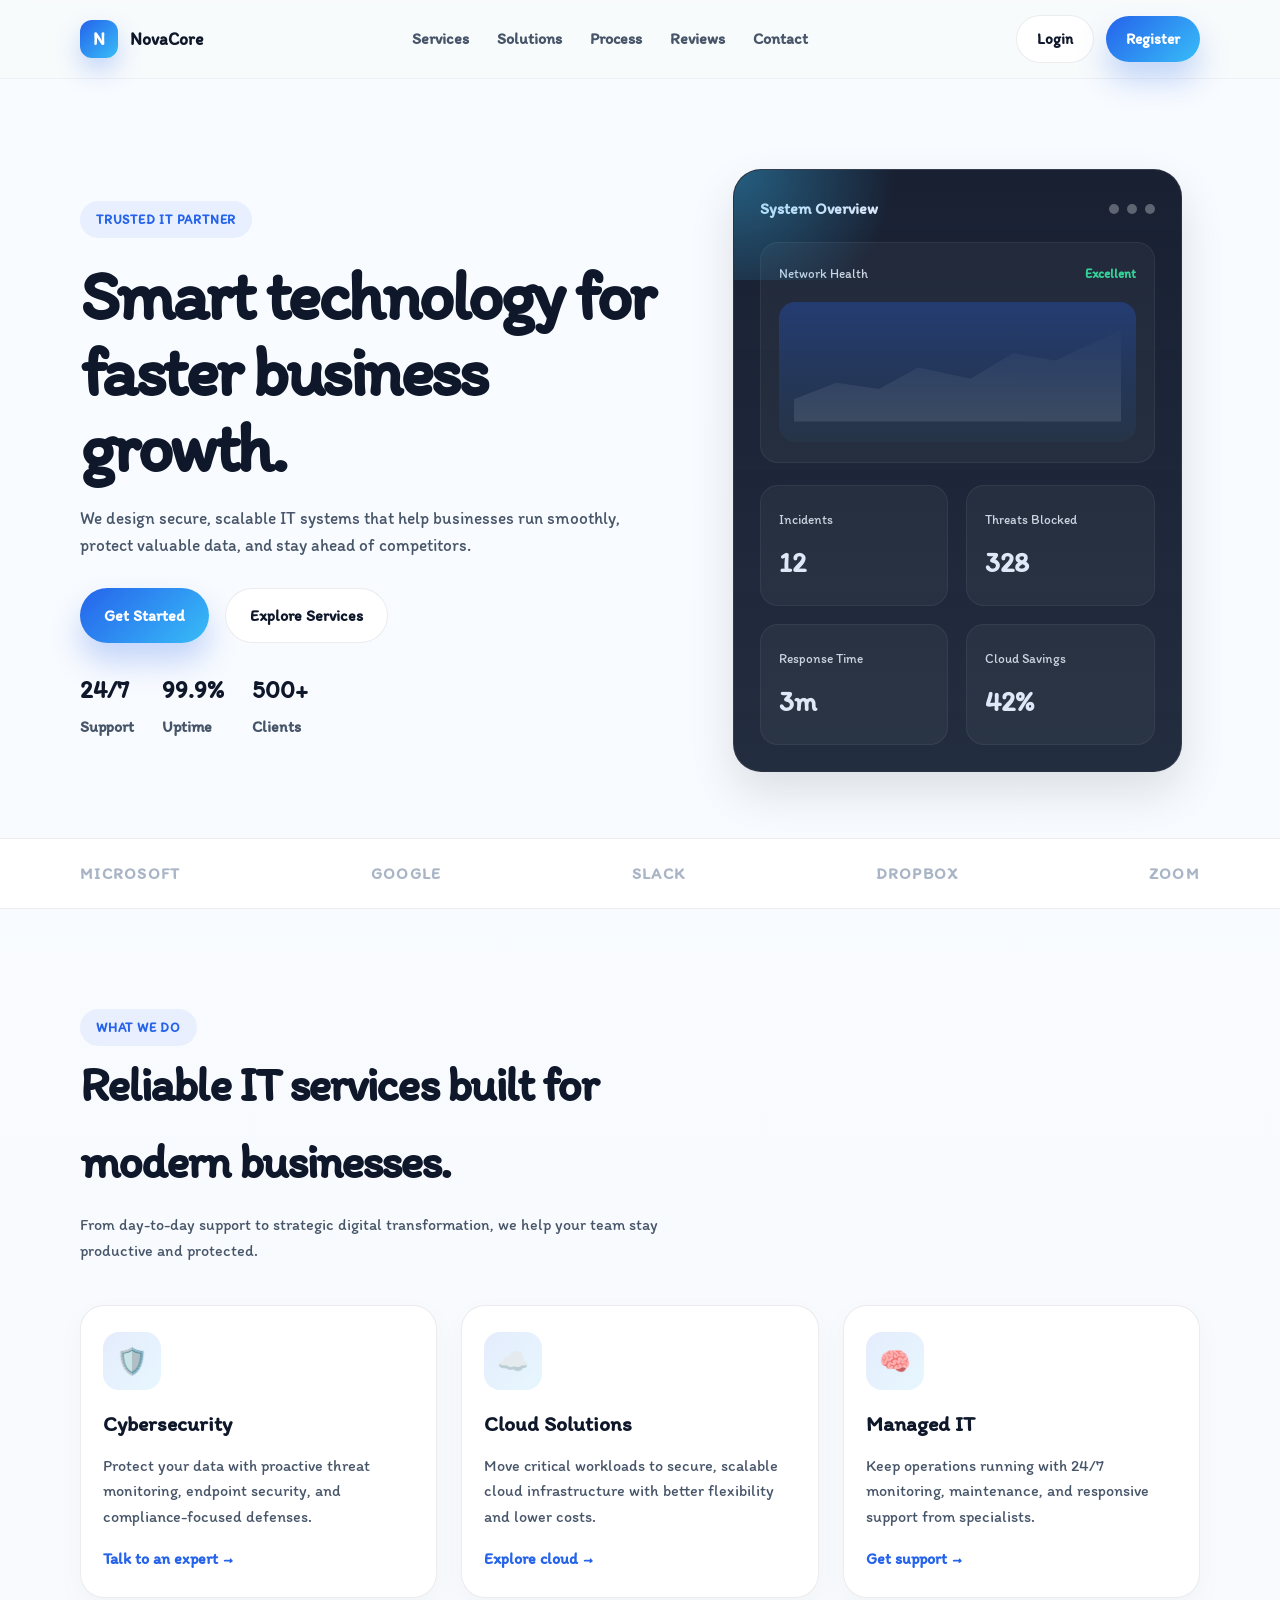
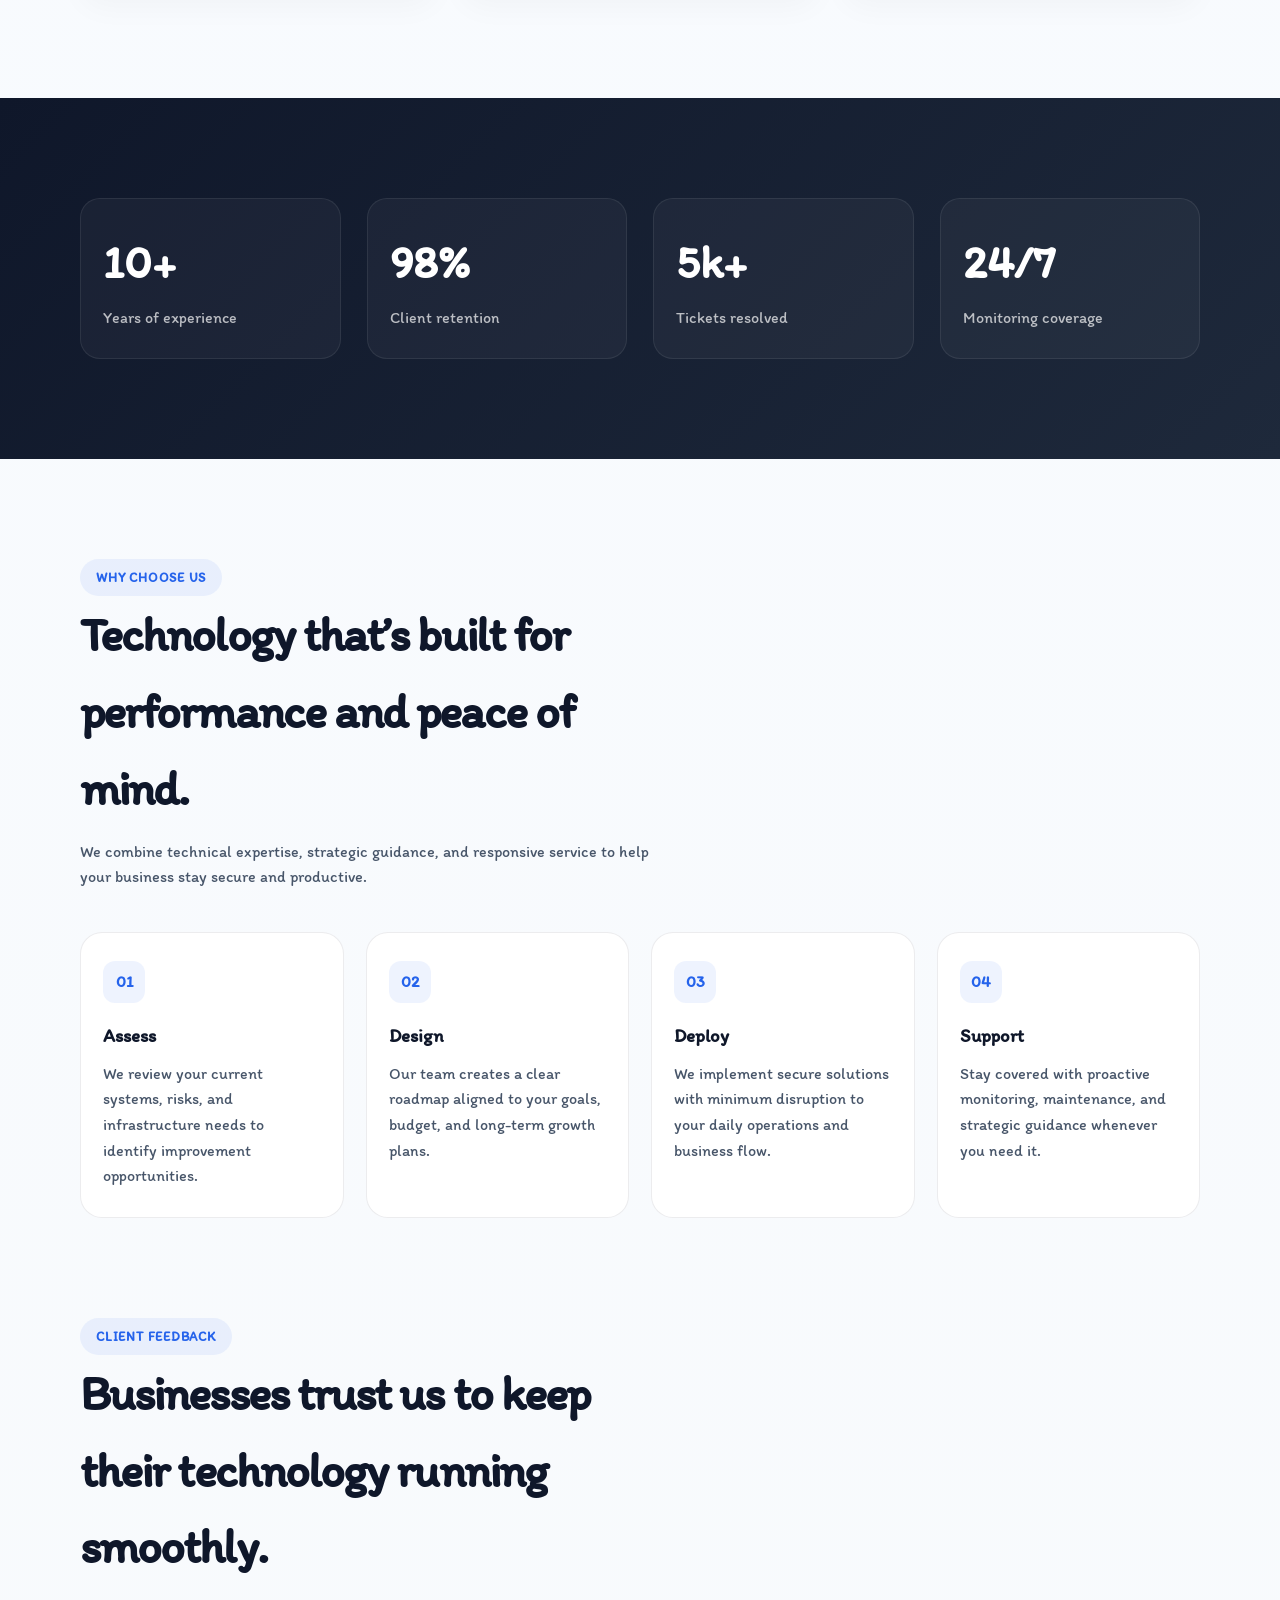
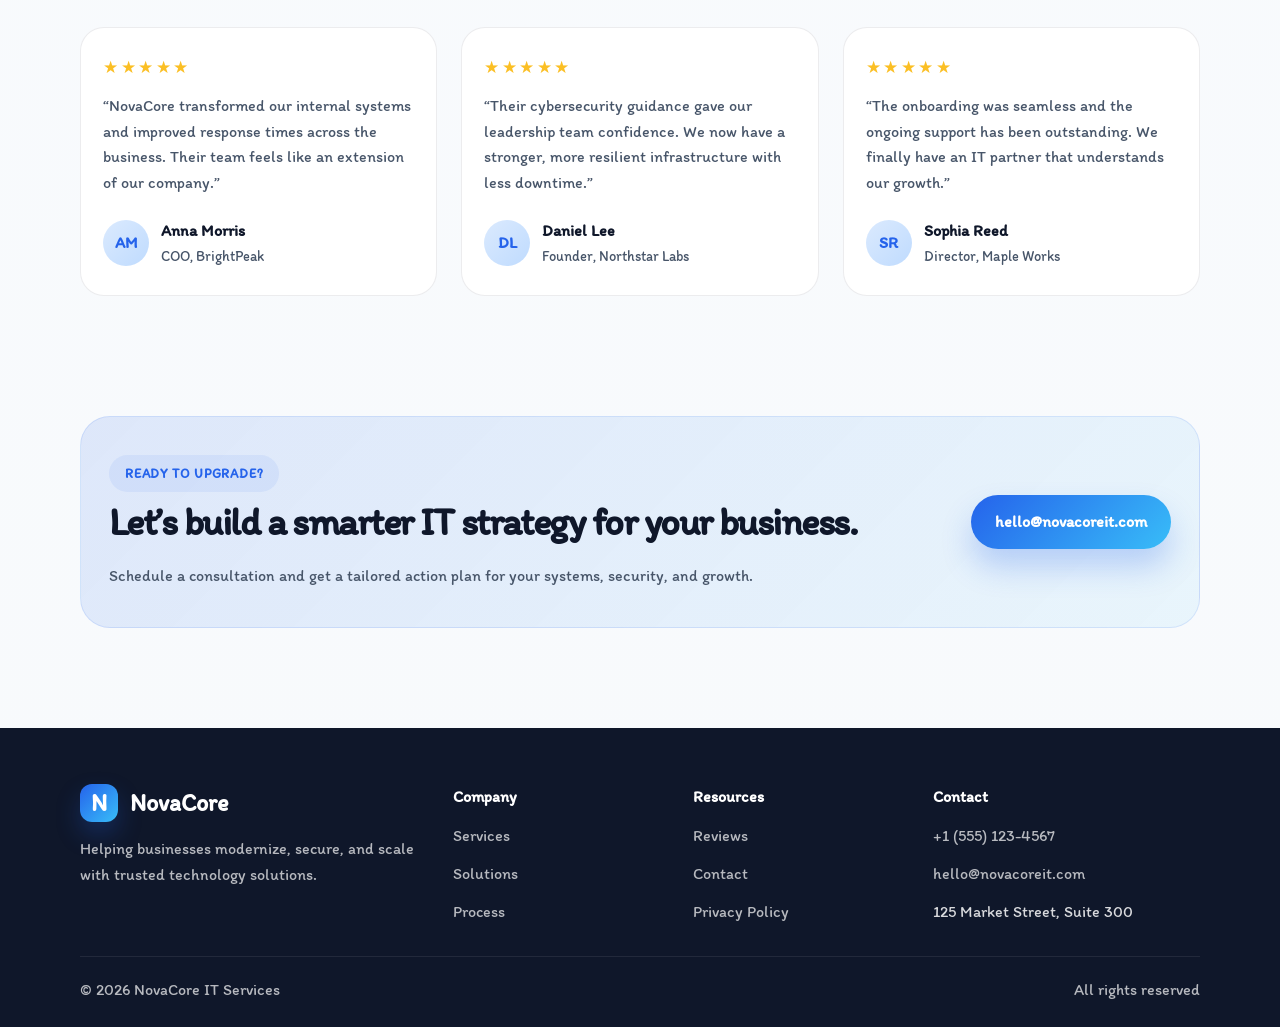
==== Index.html @ 20e302d8 "Initial project upload" ====
<!DOCTYPE html>
<html lang="en">
<head>
    <meta charset="UTF-8">
    <meta name="viewport" content="width=device-width, initial-scale=1.0">
    <title>NovaCore IT Services</title>
    <meta name="description" content="Professional IT support, cybersecurity, cloud solutions, and managed services for modern businesses.">
    <link rel="stylesheet" href="css/style.css">
</head>
<body>
    <header class="topbar">
        <div class="container nav">
            <a href="#" class="brand" aria-label="NovaCore home">
                <span class="brand-mark">N</span>
                <span>NovaCore</span>
            </a>
            <nav class="nav-links" aria-label="Main navigation">
                <a href="#services">Services</a>
                <a href="#solutions">Solutions</a>
                <a href="#process">Process</a>
                <a href="#reviews">Reviews</a>
                <a href="#contact">Contact</a>
            </nav>
            <div class="header-actions">
                <a href="login.html" class="btn btn-secondary header-btn">Login</a>
                <a href="register.html" class="btn btn-primary header-btn">Register</a>
            </div>
        </div>
    </header>

    <main>
        <section class="hero">
            <div class="container hero-grid">
                <div>
                    <span class="eyebrow">Trusted IT partner</span>
                    <h1>Smart technology for faster business growth.</h1>
                    <p>We design secure, scalable IT systems that help businesses run smoothly, protect valuable data, and stay ahead of competitors.</p>
                    <div class="cta-row">
                        <a href="#contact" class="btn btn-primary">Get Started</a>
                        <a href="#services" class="btn btn-secondary">Explore Services</a>
                    </div>
                    <ul class="hero-metrics" aria-label="Key metrics">
                        <li><span>24/7</span>Support</li>
                        <li><span>99.9%</span>Uptime</li>
                        <li><span>500+</span>Clients</li>
                    </ul>
                </div>

                <div class="hero-visual" aria-label="IT dashboard preview">
                    <div class="panel dashboard">
                        <div class="dashboard-top">
                            <div>System Overview</div>
                            <div class="dots"><span></span><span></span><span></span></div>
                        </div>

                        <div class="status-box">
                            <div class="label">
                                <span>Network Health</span>
                                <strong style="color: #34d399;">Excellent</strong>
                            </div>
                            <div class="chart" aria-hidden="true"></div>
                        </div>

                        <div class="mini-grid">
                            <div class="mini-card">
                                <small>Incidents</small>
                                <strong>12</strong>
                            </div>
                            <div class="mini-card">
                                <small>Threats Blocked</small>
                                <strong>328</strong>
                            </div>
                            <div class="mini-card">
                                <small>Response Time</small>
                                <strong>3m</strong>
                            </div>
                            <div class="mini-card">
                                <small>Cloud Savings</small>
                                <strong>42%</strong>
                            </div>
                        </div>
                    </div>
                </div>
            </div>
        </section>

        <div class="logo-strip" aria-label="Partner logos">
            <div class="container">
                <span>Microsoft</span>
                <span>Google</span>
                <span>Slack</span>
                <span>Dropbox</span>
                <span>Zoom</span>
            </div>
        </div>

        <section id="services" class="section">
            <div class="container">
                <div class="section-heading">
                    <span class="eyebrow">What we do</span>
                    <h2>Reliable IT services built for modern businesses.</h2>
                    <p>From day-to-day support to strategic digital transformation, we help your team stay productive and protected.</p>
                </div>

                <div class="services-grid">
                    <article class="service-card">
                        <div class="icon-box">🛡️</div>
                        <h3>Cybersecurity</h3>
                        <p>Protect your data with proactive threat monitoring, endpoint security, and compliance-focused defenses.</p>
                        <a href="#contact" class="link-arrow">Talk to an expert →</a>
                    </article>

                    <article class="service-card">
                        <div class="icon-box">☁️</div>
                        <h3>Cloud Solutions</h3>
                        <p>Move critical workloads to secure, scalable cloud infrastructure with better flexibility and lower costs.</p>
                        <a href="#contact" class="link-arrow">Explore cloud →</a>
                    </article>

                    <article class="service-card">
                        <div class="icon-box">🧠</div>
                        <h3>Managed IT</h3>
                        <p>Keep operations running with 24/7 monitoring, maintenance, and responsive support from specialists.</p>
                        <a href="#contact" class="link-arrow">Get support →</a>
                    </article>
                </div>
            </div>
        </section>

        <section class="stats">
            <div class="container section">
                <div class="stats-grid">
                    <div class="stat-card">
                        <strong>10+</strong>
                        <span>Years of experience</span>
                    </div>
                    <div class="stat-card">
                        <strong>98%</strong>
                        <span>Client retention</span>
                    </div>
                    <div class="stat-card">
                        <strong>5k+</strong>
                        <span>Tickets resolved</span>
                    </div>
                    <div class="stat-card">
                        <strong>24/7</strong>
                        <span>Monitoring coverage</span>
                    </div>
                </div>
            </div>
        </section>

        <section id="solutions" class="section">
            <div class="container">
                <div class="section-heading">
                    <span class="eyebrow">Why choose us</span>
                    <h2>Technology that’s built for performance and peace of mind.</h2>
                    <p>We combine technical expertise, strategic guidance, and responsive service to help your business stay secure and productive.</p>
                </div>

                <div id="process" class="process-grid">
                    <article class="process-card">
                        <div class="step-number">01</div>
                        <h3>Assess</h3>
                        <p>We review your current systems, risks, and infrastructure needs to identify improvement opportunities.</p>
                    </article>

                    <article class="process-card">
                        <div class="step-number">02</div>
                        <h3>Design</h3>
                        <p>Our team creates a clear roadmap aligned to your goals, budget, and long-term growth plans.</p>
                    </article>

                    <article class="process-card">
                        <div class="step-number">03</div>
                        <h3>Deploy</h3>
                        <p>We implement secure solutions with minimum disruption to your daily operations and business flow.</p>
                    </article>

                    <article class="process-card">
                        <div class="step-number">04</div>
                        <h3>Support</h3>
                        <p>Stay covered with proactive monitoring, maintenance, and strategic guidance whenever you need it.</p>
                    </article>
                </div>
            </div>
        </section>

        <section id="reviews" class="section" style="padding-top: 0;">
            <div class="container">
                <div class="section-heading">
                    <span class="eyebrow">Client feedback</span>
                    <h2>Businesses trust us to keep their technology running smoothly.</h2>
                </div>

                <div class="testimonials-wrap">
                    <article class="testimonial">
                        <div class="stars">★★★★★</div>
                        <p>“NovaCore transformed our internal systems and improved response times across the business. Their team feels like an extension of our company.”</p>
                        <div class="person">
                            <div class="avatar">AM</div>
                            <div>
                                <strong>Anna Morris</strong>
                                <span>COO, BrightPeak</span>
                            </div>
                        </div>
                    </article>

                    <article class="testimonial">
                        <div class="stars">★★★★★</div>
                        <p>“Their cybersecurity guidance gave our leadership team confidence. We now have a stronger, more resilient infrastructure with less downtime.”</p>
                        <div class="person">
                            <div class="avatar">DL</div>
                            <div>
                                <strong>Daniel Lee</strong>
                                <span>Founder, Northstar Labs</span>
                            </div>
                        </div>
                    </article>

                    <article class="testimonial">
                        <div class="stars">★★★★★</div>
                        <p>“The onboarding was seamless and the ongoing support has been outstanding. We finally have an IT partner that understands our growth.”</p>
                        <div class="person">
                            <div class="avatar">SR</div>
                            <div>
                                <strong>Sophia Reed</strong>
                                <span>Director, Maple Works</span>
                            </div>
                        </div>
                    </article>
                </div>
            </div>
        </section>

        <section id="contact" class="section" style="padding-top: 20px;">
            <div class="container">
                <div class="cta-panel">
                    <div>
                        <span class="eyebrow">Ready to upgrade?</span>
                        <h3>Let’s build a smarter IT strategy for your business.</h3>
                        <p>Schedule a consultation and get a tailored action plan for your systems, security, and growth.</p>
                    </div>
                    <a href="mailto:hello@novacoreit.com" class="btn btn-primary">hello@novacoreit.com</a>
                </div>
            </div>
        </section>
    </main>

    <footer>
        <div class="container">
            <div class="footer-grid">
                <div>
                    <div class="footer-brand"><span class="brand-mark">N</span> NovaCore</div>
                    <p>Helping businesses modernize, secure, and scale with trusted technology solutions.</p>
                </div>

                <div>
                    <h4>Company</h4>
                    <ul class="footer-links">
                        <li><a href="#services">Services</a></li>
                        <li><a href="#solutions">Solutions</a></li>
                        <li><a href="#process">Process</a></li>
                    </ul>
                </div>

                <div>
                    <h4>Resources</h4>
                    <ul class="footer-links">
                        <li><a href="#reviews">Reviews</a></li>
                        <li><a href="#contact">Contact</a></li>
                        <li><a href="#">Privacy Policy</a></li>
                    </ul>
                </div>

                <div>
                    <h4>Contact</h4>
                    <ul class="footer-links">
                        <li><a href="tel:+15551234567">+1 (555) 123-4567</a></li>
                        <li><a href="mailto:hello@novacoreit.com">hello@novacoreit.com</a></li>
                        <li>125 Market Street, Suite 300</li>
                    </ul>
                </div>
            </div>

            <div class="footer-bottom">
                <span>© 2026 NovaCore IT Services</span>
                <span>All rights reserved</span>
            </div>
        </div>
    </footer>
</body>
</html>
---- css/style.css ----
@import url("https://fonts.googleapis.com/css2?family=Itim&display=swap");

:root {
    --primary: #0f172a;
    --primary-soft: #1e293b;
    --accent: #2563eb;
    --accent-2: #38bdf8;
    --success: #10b981;
    --text: #0f172a;
    --muted: #475569;
    --bg: #f8fafc;
    --card: #ffffff;
    --line: rgba(15, 23, 42, 0.08);
    --shadow: 0 20px 45px rgba(15, 23, 42, 0.12);
}

* {
    box-sizing: border-box;
    margin: 0;
    padding: 0;
}

html {
    scroll-behavior: smooth;
}

body {
    font-family: "Itim", Tahoma, Geneva, Verdana, sans-serif;
    color: var(--text);
    background: linear-gradient(180deg, #f8fbff 0%, var(--bg) 100%);
    line-height: 1.6;
}

a {
    text-decoration: none;
    color: inherit;
}

img {
    max-width: 100%;
    display: block;
}

.container {
    width: min(1120px, calc(100% - 32px));
    margin: 0 auto;
}

.btn {
    display: inline-flex;
    align-items: center;
    justify-content: center;
    gap: 8px;
    padding: 14px 24px;
    border-radius: 999px;
    font-weight: 700;
    transition: transform 0.2s ease, box-shadow 0.2s ease;
}

.btn:hover {
    transform: translateY(-2px);
}

.btn-primary {
    background: linear-gradient(135deg, var(--accent) 0%, var(--accent-2) 100%);
    color: white;
    box-shadow: 0 18px 30px rgba(37, 99, 235, 0.25);
}

.btn-secondary {
    background: white;
    border: 1px solid var(--line);
    color: var(--text);
}

.topbar {
    position: sticky;
    top: 0;
    z-index: 10;
    background: rgba(248, 250, 252, 0.82);
    backdrop-filter: blur(10px);
    border-bottom: 1px solid rgba(15, 23, 42, 0.04);
}

.nav {
    display: flex;
    align-items: center;
    justify-content: space-between;
    min-height: 78px;
    gap: 20px;
}

.header-actions {
    display: flex;
    align-items: center;
    gap: 12px;
}

.header-btn {
    padding: 11px 20px;
    font-size: 0.95rem;
}

.brand {
    display: inline-flex;
    align-items: center;
    gap: 12px;
    font-weight: 800;
    font-size: 1.1rem;
}

.brand-mark {
    width: 38px;
    height: 38px;
    border-radius: 12px;
    display: grid;
    place-items: center;
    background: linear-gradient(135deg, var(--accent) 0%, var(--accent-2) 100%);
    color: white;
    font-weight: 800;
    box-shadow: 0 12px 25px rgba(37, 99, 235, 0.25);
}

.nav-links {
    display: flex;
    align-items: center;
    gap: 28px;
    color: var(--muted);
    font-weight: 600;
}

.nav-links a:hover {
    color: var(--text);
}

.hero {
    padding: 72px 0 48px;
}

.hero-grid {
    display: grid;
    grid-template-columns: 1.1fr 0.9fr;
    gap: 42px;
    align-items: center;
}

.eyebrow {
    display: inline-flex;
    padding: 8px 16px;
    border-radius: 999px;
    background: rgba(37, 99, 235, 0.08);
    color: var(--accent);
    font-size: 0.82rem;
    font-weight: 800;
    letter-spacing: 0.06em;
    text-transform: uppercase;
}

h1 {
    font-size: clamp(2.7rem, 6vw, 4.4rem);
    line-height: 1.08;
    letter-spacing: -0.05em;
    margin-top: 20px;
    max-width: 600px;
}

.hero p {
    margin-top: 18px;
    font-size: 1.08rem;
    color: var(--muted);
    max-width: 560px;
}

.cta-row {
    margin-top: 28px;
    display: flex;
    flex-wrap: wrap;
    gap: 16px;
}

.hero-metrics {
    list-style: none;
    display: flex;
    flex-wrap: wrap;
    gap: 28px;
    margin-top: 28px;
    color: var(--muted);
    font-weight: 700;
}

.hero-metrics span {
    display: block;
    color: var(--text);
    font-size: 1.5rem;
    margin-bottom: 4px;
}

.hero-visual {
    position: relative;
    padding: 18px;
}

.panel {
    background: linear-gradient(180deg, rgba(15, 23, 42, 0.96), rgba(30, 41, 59, 0.98));
    border: 1px solid rgba(255,255,255,0.08);
    border-radius: 28px;
    box-shadow: var(--shadow);
    overflow: hidden;
}

.dashboard {
    padding: 26px;
    min-height: 520px;
    position: relative;
}

.dashboard::before {
    content: "";
    position: absolute;
    inset: 0 0 auto 0;
    height: 110px;
    background: radial-gradient(circle at top left, rgba(56,189,248,0.4), transparent 35%);
}

.dashboard-top {
    display: flex;
    align-items: center;
    justify-content: space-between;
    color: #dfe8f7;
    font-weight: 700;
    margin-bottom: 18px;
}

.dots {
    display: flex;
    gap: 8px;
}

.dots span {
    width: 10px;
    height: 10px;
    border-radius: 50%;
    display: inline-block;
    background: rgba(255,255,255,0.3);
}

.status-box {
    margin-top: 20px;
    padding: 20px 18px;
    background: rgba(255,255,255,0.04);
    border: 1px solid rgba(255,255,255,0.06);
    border-radius: 18px;
}

.status-box .label {
    display: flex;
    justify-content: space-between;
    font-size: 0.82rem;
    color: #cbd5e1;
    margin-bottom: 18px;
}

.chart {
    height: 140px;
    border-radius: 16px;
    background: linear-gradient(180deg, rgba(37,99,235,0.3), rgba(56,189,248,0.04));
    position: relative;
    overflow: hidden;
}

.chart::before {
    content: "";
    position: absolute;
    inset: 18px 15px 20px 15px;
    background: linear-gradient(180deg, transparent 0%, rgba(148,163,184,0.2) 100%);
    clip-path: polygon(0 78%, 13% 62%, 26% 68%, 38% 47%, 54% 58%, 67% 33%, 80% 40%, 100% 10%, 100% 100%, 0 100%);
}

.mini-grid {
    display: grid;
    grid-template-columns: repeat(2, minmax(0, 1fr));
    gap: 18px;
    margin-top: 22px;
}

.mini-card {
    background: rgba(255,255,255,0.04);
    border: 1px solid rgba(255,255,255,0.06);
    border-radius: 18px;
    padding: 20px 18px;
    color: #dfe8f7;
}

.mini-card small {
    color: #cbd5e1;
}

.mini-card strong {
    display: block;
    font-size: 1.7rem;
    margin-top: 10px;
}

.logo-strip {
    background: white;
    border-top: 1px solid var(--line);
    border-bottom: 1px solid var(--line);
    padding: 22px 0;
}

.logo-strip .container {
    display: flex;
    justify-content: space-between;
    color: #94a3b8;
    font-weight: 800;
    letter-spacing: 0.08em;
    text-transform: uppercase;
    opacity: 0.8;
}

.section {
    padding: 100px 0;
}

.section-heading {
    max-width: 600px;
    margin-bottom: 42px;
}

.section-heading h2 {
    font-size: clamp(2rem, 4vw, 3rem);
    letter-spacing: -0.04em;
}

.section-heading p {
    color: var(--muted);
    margin-top: 12px;
}

.services-grid {
    display: grid;
    grid-template-columns: repeat(3, minmax(0, 1fr));
    gap: 24px;
}

.service-card {
    background: var(--card);
    border: 1px solid var(--line);
    border-radius: 24px;
    padding: 26px 22px;
    box-shadow: 0 10px 30px rgba(15, 23, 42, 0.03);
    transition: transform 0.2s ease, box-shadow 0.2s ease;
}

.service-card:hover {
    transform: translateY(-5px);
    box-shadow: 0 20px 38px rgba(15, 23, 42, 0.08);
}

.icon-box {
    width: 58px;
    height: 58px;
    border-radius: 16px;
    display: grid;
    place-items: center;
    background: linear-gradient(135deg, rgba(37,99,235,0.12), rgba(56,189,248,0.12));
    color: var(--accent);
    font-size: 1.6rem;
    margin-bottom: 16px;
}

.service-card h3 {
    font-size: 1.35rem;
    margin-bottom: 12px;
}

.service-card p {
    color: var(--muted);
    margin-bottom: 16px;
}

.link-arrow {
    color: var(--accent);
    font-weight: 700;
}

.stats {
    background: linear-gradient(135deg, var(--primary) 0%, var(--primary-soft) 100%);
    color: white;
}

.stats-grid {
    display: grid;
    grid-template-columns: repeat(4, minmax(0, 1fr));
    gap: 26px;
}

.stat-card {
    background: rgba(255,255,255,0.04);
    border: 1px solid rgba(255,255,255,0.08);
    border-radius: 20px;
    padding: 28px 22px;
}

.stat-card strong {
    font-size: clamp(2rem, 4vw, 2.8rem);
    display: block;
    margin-bottom: 6px;
}

.stat-card span {
    color: rgba(255,255,255,0.7);
}

.process-grid {
    display: grid;
    grid-template-columns: repeat(4, minmax(0, 1fr));
    gap: 22px;
}

.process-card {
    position: relative;
    background: var(--card);
    border: 1px solid var(--line);
    border-radius: 22px;
    padding: 28px 22px;
}

.step-number {
    width: 42px;
    height: 42px;
    border-radius: 12px;
    display: inline-grid;
    place-items: center;
    background: rgba(37,99,235,0.08);
    color: var(--accent);
    font-weight: 800;
    margin-bottom: 18px;
}

.process-card h3 {
    margin-bottom: 10px;
}

.process-card p {
    color: var(--muted);
}

.testimonials-wrap {
    display: grid;
    grid-template-columns: repeat(3, minmax(0, 1fr));
    gap: 24px;
}

.testimonial {
    background: var(--card);
    border: 1px solid var(--line);
    border-radius: 24px;
    padding: 26px 22px;
}

.stars {
    color: #fbbf24;
    letter-spacing: 0.15em;
    font-size: 1.05rem;
    margin-bottom: 12px;
}

.testimonial p {
    color: var(--muted);
    margin-bottom: 22px;
}

.person {
    display: flex;
    align-items: center;
    gap: 12px;
}

.avatar {
    width: 46px;
    height: 46px;
    border-radius: 50%;
    background: linear-gradient(135deg, #dbeafe, #bfdbfe);
    display: grid;
    place-items: center;
    font-weight: 800;
    color: var(--accent);
}

.person strong {
    display: block;
}

.person span {
    color: var(--muted);
    font-size: 0.9rem;
}

.cta-panel {
    background: linear-gradient(135deg, rgba(37,99,235,0.12), rgba(56,189,248,0.08));
    border: 1px solid rgba(37,99,235,0.12);
    border-radius: 30px;
    padding: 38px 28px;
    display: flex;
    align-items: center;
    justify-content: space-between;
    gap: 18px;
}

.cta-panel h3 {
    font-size: clamp(1.8rem, 3vw, 2.6rem);
    letter-spacing: -0.04em;
}

.cta-panel p {
    color: var(--muted);
    margin-top: 10px;
}

footer {
    background: var(--primary);
    color: rgba(255,255,255,0.84);
    padding: 56px 0 24px;
}

.footer-grid {
    display: grid;
    grid-template-columns: 1.3fr 0.8fr 0.8fr 1fr;
    gap: 26px;
}

.footer-brand {
    font-size: 1.5rem;
    font-weight: 800;
    color: white;
    display: inline-flex;
    align-items: center;
    gap: 12px;
    margin-bottom: 14px;
}

.footer-grid p,
.footer-grid a {
    color: rgba(255,255,255,0.7);
}

.footer-grid h4 {
    color: white;
    margin-bottom: 14px;
}

.footer-links {
    list-style: none;
    display: grid;
    gap: 12px;
}

.footer-bottom {
    border-top: 1px solid rgba(255,255,255,0.08);
    margin-top: 32px;
    padding-top: 20px;
    display: flex;
    justify-content: space-between;
    gap: 14px;
    flex-wrap: wrap;
    color: rgba(255,255,255,0.7);
}

@media (max-width: 920px) {
    .hero-grid,
    .services-grid,
    .process-grid,
    .testimonials-wrap,
    .footer-grid,
    .stats-grid {
        grid-template-columns: 1fr 1fr;
    }

    .hero-grid {
        grid-template-columns: 1fr;
    }

    .nav-links {
        display: none;
    }

    .header-actions {
        width: 100%;
        justify-content: flex-end;
    }

    .cta-panel {
        flex-direction: column;
        align-items: flex-start;
    }
}

@media (max-width: 640px) {
    .services-grid,
    .process-grid,
    .testimonials-wrap,
    .stats-grid,
    .footer-grid {
        grid-template-columns: 1fr;
    }

    .logo-strip .container {
        flex-wrap: wrap;
        gap: 12px;
        justify-content: center;
    }

    .hero {
        padding-top: 48px;
    }

    .btn {
        width: 100%;
    }

    .header-actions {
        width: 100%;
        display: grid;
        grid-template-columns: 1fr 1fr;
    }

    .header-btn {
        width: 100%;
    }

    .cta-row {
        display: grid;
        grid-template-columns: 1fr;
    }
}

.auth-body {
    min-height: 100vh;
    display: flex;
    align-items: center;
    justify-content: center;
    background: linear-gradient(135deg, #eff6ff 0%, #f8fafc 100%);
    padding: 40px 20px;
}

.auth-shell {
    width: min(980px, 100%);
    display: grid;
    grid-template-columns: 1.1fr 0.9fr;
    background: #ffffff;
    border: 1px solid var(--line);
    border-radius: 28px;
    overflow: hidden;
    box-shadow: var(--shadow);
}

.auth-visual {
    background: linear-gradient(135deg, var(--primary) 0%, var(--primary-soft) 100%);
    color: white;
    padding: 52px 36px;
    display: flex;
    flex-direction: column;
    justify-content: center;
}

.auth-visual .tag {
    display: inline-block;
    width: fit-content;
    padding: 8px 16px;
    border-radius: 999px;
    background: rgba(255,255,255,0.08);
    color: #dbeafe;
    font-size: 0.75rem;
    font-weight: 800;
    letter-spacing: 0.06em;
    text-transform: uppercase;
    margin-bottom: 22px;
}

.auth-visual h2 {
    font-size: clamp(2.1rem, 4vw, 3rem);
    line-height: 1.1;
    letter-spacing: -0.04em;
    margin-bottom: 18px;
}

.auth-visual p {
    color: rgba(255,255,255,0.75);
    max-width: 420px;
}

.auth-features {
    list-style: none;
    margin-top: 24px;
    display: grid;
    gap: 14px;
}

.auth-features li {
    color: rgba(255,255,255,0.88);
    display: flex;
    align-items: center;
    gap: 10px;
}

.auth-features li::before {
    content: "✓";
    display: inline-flex;
    width: 22px;
    height: 22px;
    align-items: center;
    justify-content: center;
    border-radius: 50%;
    background: rgba(56,189,248,0.2);
    color: #7dd3fc;
    font-weight: 800;
}

.auth-form-panel {
    padding: 42px 36px;
    display: flex;
    align-items: center;
    justify-content: center;
}

.auth-card {
    width: 100%;
    max-width: 420px;
}

.auth-card .brand {
    justify-content: center;
    margin-bottom: 18px;
}

.auth-header {
    text-align: center;
    margin-bottom: 26px;
}

.auth-header h1 {
    font-size: clamp(2rem, 4vw, 2.6rem);
    letter-spacing: -0.04em;
    margin: 0;
}

.auth-header p {
    color: var(--muted);
    margin-top: 8px;
}

.auth-form {
    display: grid;
    gap: 18px;
}

.field {
    display: grid;
    gap: 8px;
}

.field label {
    font-weight: 700;
    color: var(--text);
}

.field input {
    width: 100%;
    padding: 14px 16px;
    border: 1px solid rgba(15, 23, 42, 0.12);
    border-radius: 14px;
    background: #f8fafc;
    font: inherit;
    color: var(--text);
    outline: none;
    transition: border-color 0.2s ease, box-shadow 0.2s ease;
}

.field input:focus {
    border-color: rgba(37,99,235,0.5);
    box-shadow: 0 0 0 4px rgba(37,99,235,0.08);
}

.auth-row {
    display: flex;
    align-items: center;
    justify-content: space-between;
    gap: 12px;
    font-size: 0.92rem;
    color: var(--muted);
}

.auth-row a {
    color: var(--accent);
    font-weight: 700;
}

.check {
    display: inline-flex;
    align-items: center;
    gap: 8px;
}

.check input {
    accent-color: var(--accent);
}

.auth-submit {
    width: 100%;
    border: none;
    cursor: pointer;
    font: inherit;
}

.auth-footer {
    text-align: center;
    margin-top: 20px;
    color: var(--muted);
}

.auth-footer a {
    color: var(--accent);
    font-weight: 700;
}

@media (max-width: 760px) {
    .auth-shell {
        grid-template-columns: 1fr;
    }

    .auth-visual {
        padding: 32px 24px;
    }

    .auth-form-panel {
        padding: 28px 22px 34px;
    }
}
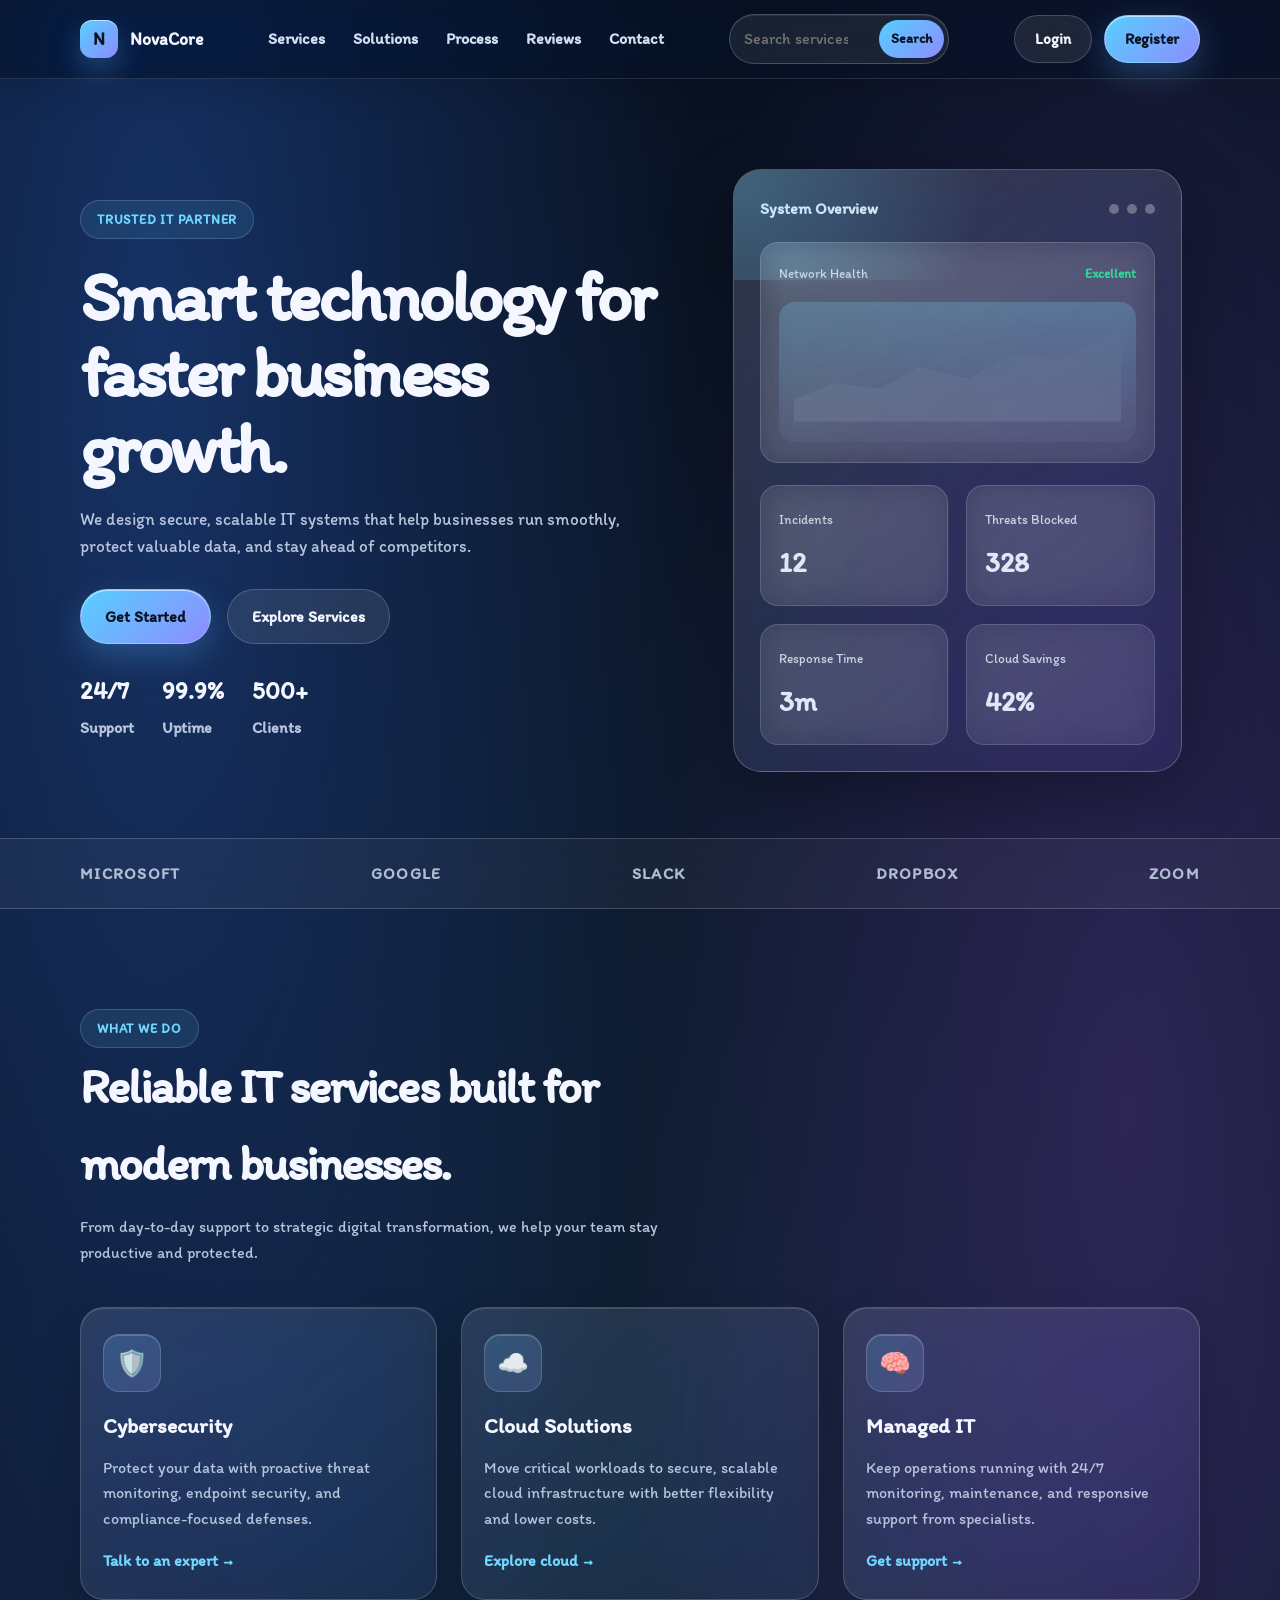
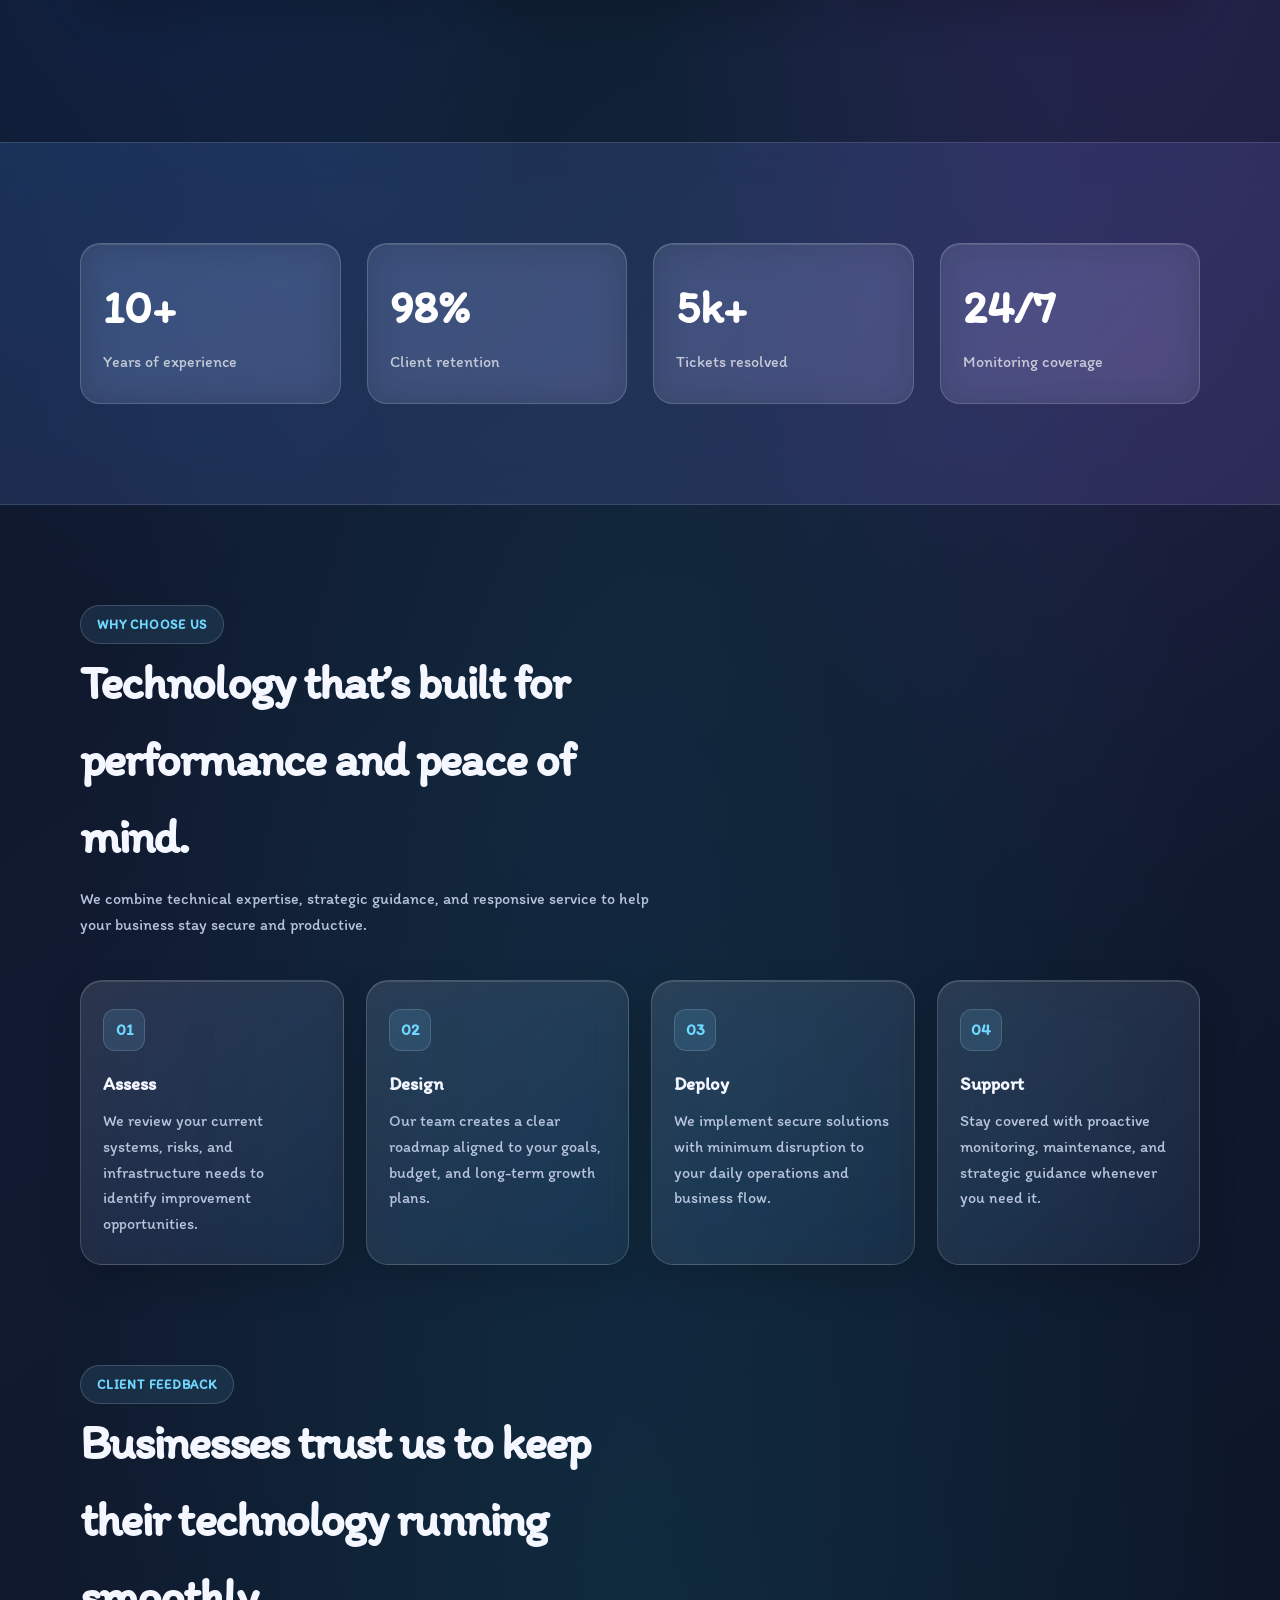
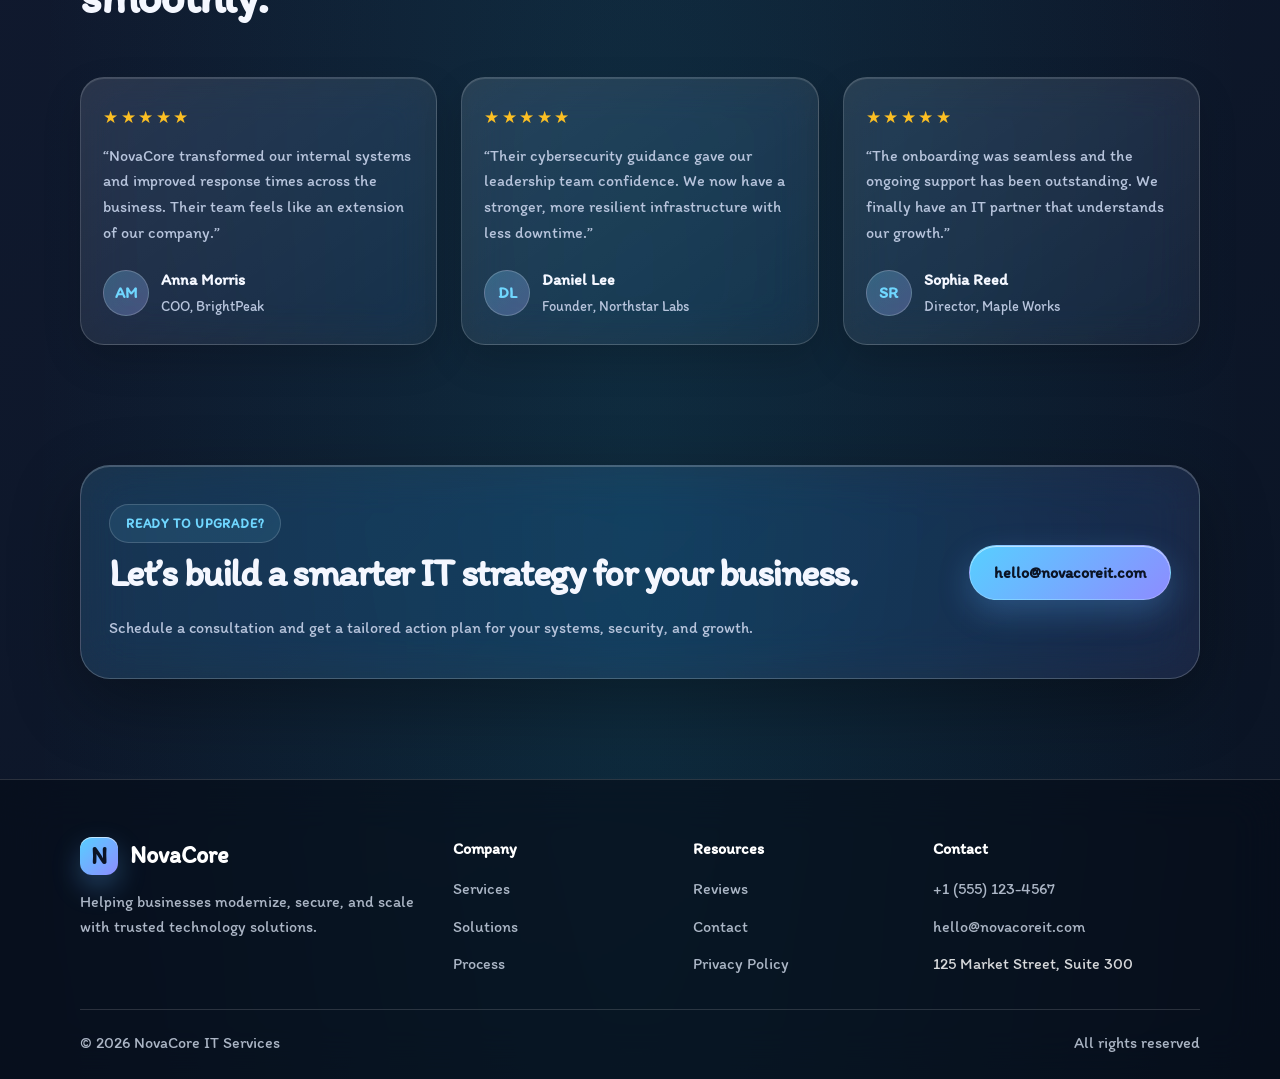
==== commit 3b5e6de0: "Apply Liquid Glass theme and service search Co-authored-by: Copilot <223556219+Copilot@users.noreply" ====
--- a/Index.html
+++ b/Index.html
@@ -21,6 +21,11 @@
                 <a href="#reviews">Reviews</a>
                 <a href="#contact">Contact</a>
             </nav>
+            <form class="nav-search" role="search" id="service-search-form">
+                <label class="sr-only" for="service-search">Search services</label>
+                <input id="service-search" type="search" placeholder="Search services..." aria-controls="services-grid">
+                <button type="submit">Search</button>
+            </form>
             <div class="header-actions">
                 <a href="login.html" class="btn btn-secondary header-btn">Login</a>
                 <a href="register.html" class="btn btn-primary header-btn">Register</a>
@@ -102,7 +107,7 @@
                     <p>From day-to-day support to strategic digital transformation, we help your team stay productive and protected.</p>
                 </div>
 
-                <div class="services-grid">
+                <div class="services-grid" id="services-grid">
                     <article class="service-card">
                         <div class="icon-box">🛡️</div>
                         <h3>Cybersecurity</h3>
@@ -124,6 +129,7 @@
                         <a href="#contact" class="link-arrow">Get support →</a>
                     </article>
                 </div>
+                <p class="search-status" id="service-search-status" role="status" aria-live="polite"></p>
             </div>
         </section>
 
@@ -289,5 +295,33 @@
             </div>
         </div>
     </footer>
+    <script>
+        const searchForm = document.querySelector("#service-search-form");
+        const searchInput = document.querySelector("#service-search");
+        const searchStatus = document.querySelector("#service-search-status");
+        const serviceCards = Array.from(document.querySelectorAll("#services-grid .service-card"));
+
+        searchInput.addEventListener("input", () => {
+            const query = searchInput.value.trim().toLocaleLowerCase();
+            let visibleCount = 0;
+
+            serviceCards.forEach((card) => {
+                const matches = card.textContent.toLocaleLowerCase().includes(query);
+                card.hidden = !matches;
+                visibleCount += Number(matches);
+            });
+
+            searchStatus.textContent = query
+                ? visibleCount
+                    ? `Showing ${visibleCount} of ${serviceCards.length} services.`
+                    : `No services found for "${searchInput.value.trim()}".`
+                : "";
+        });
+
+        searchForm.addEventListener("submit", (event) => {
+            event.preventDefault();
+            document.querySelector("#services").scrollIntoView({ behavior: "smooth" });
+        });
+    </script>
 </body>
 </html>
--- a/css/style.css
+++ b/css/style.css
@@ -1,17 +1,18 @@
 @import url("https://fonts.googleapis.com/css2?family=Itim&display=swap");
 
 :root {
-    --primary: #0f172a;
-    --primary-soft: #1e293b;
-    --accent: #2563eb;
-    --accent-2: #38bdf8;
-    --success: #10b981;
-    --text: #0f172a;
-    --muted: #475569;
-    --bg: #f8fafc;
-    --card: #ffffff;
-    --line: rgba(15, 23, 42, 0.08);
-    --shadow: 0 20px 45px rgba(15, 23, 42, 0.12);
+    color-scheme: dark;
+    --primary: #10172b;
+    --primary-soft: #1b2844;
+    --accent: #70d7ff;
+    --accent-2: #a7a5ff;
+    --success: #6ee7c1;
+    --text: #f4f7ff;
+    --muted: #b7c4dc;
+    --bg: #08111f;
+    --card: rgba(255, 255, 255, 0.09);
+    --line: rgba(255, 255, 255, 0.18);
+    --shadow: 0 24px 70px rgba(0, 0, 0, 0.32);
 }
 
 * {
@@ -27,8 +28,13 @@
 body {
     font-family: "Itim", Tahoma, Geneva, Verdana, sans-serif;
     color: var(--text);
-    background: linear-gradient(180deg, #f8fbff 0%, var(--bg) 100%);
+    background:
+        radial-gradient(ellipse at 12% 8%, rgba(52, 124, 255, 0.3), transparent 34rem),
+        radial-gradient(ellipse at 88% 26%, rgba(164, 94, 255, 0.2), transparent 32rem),
+        radial-gradient(ellipse at 50% 88%, rgba(28, 196, 218, 0.12), transparent 38rem),
+        linear-gradient(145deg, #07101f 0%, #111a30 52%, #0a1424 100%);
     line-height: 1.6;
+    min-height: 100vh;
 }
 
 a {
@@ -54,7 +60,8 @@
     padding: 14px 24px;
     border-radius: 999px;
     font-weight: 700;
-    transition: transform 0.2s ease, box-shadow 0.2s ease;
+    border: 1px solid rgba(255, 255, 255, 0.22);
+    transition: transform 0.2s ease, box-shadow 0.2s ease, background 0.2s ease;
 }
 
 .btn:hover {
@@ -62,24 +69,28 @@
 }
 
 .btn-primary {
-    background: linear-gradient(135deg, var(--accent) 0%, var(--accent-2) 100%);
-    color: white;
-    box-shadow: 0 18px 30px rgba(37, 99, 235, 0.25);
+    background: linear-gradient(135deg, #57cfff 0%, #8d8cff 100%);
+    color: #0b1425;
+    box-shadow: 0 12px 32px rgba(92, 176, 255, 0.28), inset 0 1px rgba(255, 255, 255, 0.55);
 }
 
 .btn-secondary {
-    background: white;
+    background: rgba(255, 255, 255, 0.09);
     border: 1px solid var(--line);
     color: var(--text);
+    backdrop-filter: blur(16px);
+    -webkit-backdrop-filter: blur(16px);
 }
 
 .topbar {
     position: sticky;
     top: 0;
     z-index: 10;
-    background: rgba(248, 250, 252, 0.82);
-    backdrop-filter: blur(10px);
-    border-bottom: 1px solid rgba(15, 23, 42, 0.04);
+    background: rgba(8, 17, 31, 0.58);
+    backdrop-filter: blur(24px) saturate(160%);
+    -webkit-backdrop-filter: blur(24px) saturate(160%);
+    border-bottom: 1px solid rgba(255, 255, 255, 0.12);
+    box-shadow: 0 10px 35px rgba(0, 0, 0, 0.12);
 }
 
 .nav {
@@ -115,22 +126,87 @@
     border-radius: 12px;
     display: grid;
     place-items: center;
-    background: linear-gradient(135deg, var(--accent) 0%, var(--accent-2) 100%);
-    color: white;
+    background: linear-gradient(135deg, #57cfff 0%, #8d8cff 100%);
+    color: #0b1425;
     font-weight: 800;
-    box-shadow: 0 12px 25px rgba(37, 99, 235, 0.25);
+    box-shadow: 0 12px 28px rgba(92, 176, 255, 0.3), inset 0 1px rgba(255, 255, 255, 0.6);
 }
 
 .nav-links {
     display: flex;
     align-items: center;
     gap: 28px;
-    color: var(--muted);
+    color: #d3ddf1;
     font-weight: 600;
 }
 
 .nav-links a:hover {
+    color: var(--accent);
+}
+
+.nav-search {
+    display: flex;
+    align-items: center;
+    gap: 6px;
+    width: 220px;
+    padding: 4px;
+    border: 1px solid rgba(255, 255, 255, 0.2);
+    border-radius: 999px;
+    background: rgba(255, 255, 255, 0.08);
+    box-shadow: inset 0 1px rgba(255, 255, 255, 0.08);
+    backdrop-filter: blur(18px);
+    -webkit-backdrop-filter: blur(18px);
+}
+
+.nav-search input {
+    width: 100%;
+    min-width: 0;
+    padding: 7px 10px;
+    border: 0;
+    outline: 0;
+    background: transparent;
     color: var(--text);
+    font: inherit;
+}
+
+.nav-search button {
+    flex: 0 0 auto;
+    padding: 8px 12px;
+    border: 0;
+    border-radius: 999px;
+    background: linear-gradient(135deg, #57cfff 0%, #8d8cff 100%);
+    color: #0b1425;
+    font: inherit;
+    font-size: 0.88rem;
+    font-weight: 700;
+    cursor: pointer;
+}
+
+.nav-search:focus-within {
+    border-color: rgba(112, 215, 255, 0.72);
+    box-shadow: 0 0 0 3px rgba(112, 215, 255, 0.16), 0 0 28px rgba(112, 215, 255, 0.12);
+}
+
+.sr-only {
+    position: absolute;
+    width: 1px;
+    height: 1px;
+    padding: 0;
+    margin: -1px;
+    overflow: hidden;
+    clip: rect(0, 0, 0, 0);
+    white-space: nowrap;
+    border: 0;
+}
+
+.search-status {
+    min-height: 1.6em;
+    margin-top: 16px;
+    color: var(--muted);
+}
+
+.service-card[hidden] {
+    display: none;
 }
 
 .hero {
@@ -148,7 +224,8 @@
     display: inline-flex;
     padding: 8px 16px;
     border-radius: 999px;
-    background: rgba(37, 99, 235, 0.08);
+    background: rgba(112, 215, 255, 0.1);
+    border: 1px solid rgba(255, 255, 255, 0.16);
     color: var(--accent);
     font-size: 0.82rem;
     font-weight: 800;
@@ -201,11 +278,13 @@
 }
 
 .panel {
-    background: linear-gradient(180deg, rgba(15, 23, 42, 0.96), rgba(30, 41, 59, 0.98));
-    border: 1px solid rgba(255,255,255,0.08);
+    background: linear-gradient(145deg, rgba(255, 255, 255, 0.16), rgba(255, 255, 255, 0.045));
+    border: 1px solid rgba(255, 255, 255, 0.22);
     border-radius: 28px;
     box-shadow: var(--shadow);
     overflow: hidden;
+    backdrop-filter: blur(24px) saturate(150%);
+    -webkit-backdrop-filter: blur(24px) saturate(150%);
 }
 
 .dashboard {
@@ -219,7 +298,8 @@
     position: absolute;
     inset: 0 0 auto 0;
     height: 110px;
-    background: radial-gradient(circle at top left, rgba(56,189,248,0.4), transparent 35%);
+    background: radial-gradient(circle at top left, rgba(112, 215, 255, 0.28), transparent 55%);
+    pointer-events: none;
 }
 
 .dashboard-top {
@@ -247,9 +327,11 @@
 .status-box {
     margin-top: 20px;
     padding: 20px 18px;
-    background: rgba(255,255,255,0.04);
-    border: 1px solid rgba(255,255,255,0.06);
+    background: rgba(255, 255, 255, 0.075);
+    border: 1px solid rgba(255, 255, 255, 0.15);
     border-radius: 18px;
+    backdrop-filter: blur(16px);
+    -webkit-backdrop-filter: blur(16px);
 }
 
 .status-box .label {
@@ -263,7 +345,7 @@
 .chart {
     height: 140px;
     border-radius: 16px;
-    background: linear-gradient(180deg, rgba(37,99,235,0.3), rgba(56,189,248,0.04));
+    background: linear-gradient(180deg, rgba(112, 215, 255, 0.24), rgba(167, 165, 255, 0.06));
     position: relative;
     overflow: hidden;
 }
@@ -284,11 +366,13 @@
 }
 
 .mini-card {
-    background: rgba(255,255,255,0.04);
-    border: 1px solid rgba(255,255,255,0.06);
+    background: rgba(255, 255, 255, 0.075);
+    border: 1px solid rgba(255, 255, 255, 0.15);
     border-radius: 18px;
     padding: 20px 18px;
     color: #dfe8f7;
+    backdrop-filter: blur(16px);
+    -webkit-backdrop-filter: blur(16px);
 }
 
 .mini-card small {
@@ -302,20 +386,22 @@
 }
 
 .logo-strip {
-    background: white;
+    background: rgba(255, 255, 255, 0.045);
     border-top: 1px solid var(--line);
     border-bottom: 1px solid var(--line);
     padding: 22px 0;
+    backdrop-filter: blur(20px);
+    -webkit-backdrop-filter: blur(20px);
 }
 
 .logo-strip .container {
     display: flex;
     justify-content: space-between;
-    color: #94a3b8;
+    color: #c1cde1;
     font-weight: 800;
     letter-spacing: 0.08em;
     text-transform: uppercase;
-    opacity: 0.8;
+    opacity: 0.9;
 }
 
 .section {
@@ -344,17 +430,20 @@
 }
 
 .service-card {
-    background: var(--card);
-    border: 1px solid var(--line);
+    background: linear-gradient(145deg, rgba(255, 255, 255, 0.12), rgba(255, 255, 255, 0.055));
+    border: 1px solid rgba(255, 255, 255, 0.17);
     border-radius: 24px;
     padding: 26px 22px;
-    box-shadow: 0 10px 30px rgba(15, 23, 42, 0.03);
+    box-shadow: 0 16px 38px rgba(0, 0, 0, 0.16), inset 0 1px rgba(255, 255, 255, 0.12);
     transition: transform 0.2s ease, box-shadow 0.2s ease;
+    backdrop-filter: blur(20px) saturate(140%);
+    -webkit-backdrop-filter: blur(20px) saturate(140%);
 }
 
 .service-card:hover {
     transform: translateY(-5px);
-    box-shadow: 0 20px 38px rgba(15, 23, 42, 0.08);
+    border-color: rgba(112, 215, 255, 0.36);
+    box-shadow: 0 22px 46px rgba(0, 0, 0, 0.24), 0 0 28px rgba(112, 215, 255, 0.08), inset 0 1px rgba(255, 255, 255, 0.18);
 }
 
 .icon-box {
@@ -363,10 +452,12 @@
     border-radius: 16px;
     display: grid;
     place-items: center;
-    background: linear-gradient(135deg, rgba(37,99,235,0.12), rgba(56,189,248,0.12));
+    background: linear-gradient(135deg, rgba(112, 215, 255, 0.18), rgba(167, 165, 255, 0.18));
+    border: 1px solid rgba(255, 255, 255, 0.16);
     color: var(--accent);
     font-size: 1.6rem;
     margin-bottom: 16px;
+    box-shadow: inset 0 1px rgba(255, 255, 255, 0.2);
 }
 
 .service-card h3 {
@@ -385,8 +476,12 @@
 }
 
 .stats {
-    background: linear-gradient(135deg, var(--primary) 0%, var(--primary-soft) 100%);
+    background: linear-gradient(135deg, rgba(69, 131, 218, 0.2), rgba(129, 100, 206, 0.2));
     color: white;
+    border-top: 1px solid rgba(255, 255, 255, 0.12);
+    border-bottom: 1px solid rgba(255, 255, 255, 0.12);
+    backdrop-filter: blur(20px);
+    -webkit-backdrop-filter: blur(20px);
 }
 
 .stats-grid {
@@ -396,10 +491,13 @@
 }
 
 .stat-card {
-    background: rgba(255,255,255,0.04);
-    border: 1px solid rgba(255,255,255,0.08);
+    background: rgba(255, 255, 255, 0.09);
+    border: 1px solid rgba(255, 255, 255, 0.17);
     border-radius: 20px;
     padding: 28px 22px;
+    box-shadow: inset 0 1px rgba(255, 255, 255, 0.12);
+    backdrop-filter: blur(18px);
+    -webkit-backdrop-filter: blur(18px);
 }
 
 .stat-card strong {
@@ -420,10 +518,13 @@
 
 .process-card {
     position: relative;
-    background: var(--card);
-    border: 1px solid var(--line);
+    background: linear-gradient(145deg, rgba(255, 255, 255, 0.12), rgba(255, 255, 255, 0.055));
+    border: 1px solid rgba(255, 255, 255, 0.17);
     border-radius: 22px;
     padding: 28px 22px;
+    box-shadow: 0 16px 38px rgba(0, 0, 0, 0.16), inset 0 1px rgba(255, 255, 255, 0.12);
+    backdrop-filter: blur(20px) saturate(140%);
+    -webkit-backdrop-filter: blur(20px) saturate(140%);
 }
 
 .step-number {
@@ -432,7 +533,8 @@
     border-radius: 12px;
     display: inline-grid;
     place-items: center;
-    background: rgba(37,99,235,0.08);
+    background: rgba(112, 215, 255, 0.12);
+    border: 1px solid rgba(255, 255, 255, 0.15);
     color: var(--accent);
     font-weight: 800;
     margin-bottom: 18px;
@@ -453,10 +555,13 @@
 }
 
 .testimonial {
-    background: var(--card);
-    border: 1px solid var(--line);
+    background: linear-gradient(145deg, rgba(255, 255, 255, 0.12), rgba(255, 255, 255, 0.055));
+    border: 1px solid rgba(255, 255, 255, 0.17);
     border-radius: 24px;
     padding: 26px 22px;
+    box-shadow: 0 16px 38px rgba(0, 0, 0, 0.16), inset 0 1px rgba(255, 255, 255, 0.12);
+    backdrop-filter: blur(20px) saturate(140%);
+    -webkit-backdrop-filter: blur(20px) saturate(140%);
 }
 
 .stars {
@@ -481,7 +586,8 @@
     width: 46px;
     height: 46px;
     border-radius: 50%;
-    background: linear-gradient(135deg, #dbeafe, #bfdbfe);
+    background: linear-gradient(135deg, rgba(112, 215, 255, 0.28), rgba(167, 165, 255, 0.3));
+    border: 1px solid rgba(255, 255, 255, 0.2);
     display: grid;
     place-items: center;
     font-weight: 800;
@@ -498,14 +604,19 @@
 }
 
 .cta-panel {
-    background: linear-gradient(135deg, rgba(37,99,235,0.12), rgba(56,189,248,0.08));
-    border: 1px solid rgba(37,99,235,0.12);
+    position: relative;
+    overflow: hidden;
+    background: linear-gradient(135deg, rgba(112, 215, 255, 0.14), rgba(167, 165, 255, 0.11));
+    border: 1px solid rgba(255, 255, 255, 0.2);
     border-radius: 30px;
     padding: 38px 28px;
     display: flex;
     align-items: center;
     justify-content: space-between;
     gap: 18px;
+    box-shadow: var(--shadow), inset 0 1px rgba(255, 255, 255, 0.2);
+    backdrop-filter: blur(24px) saturate(150%);
+    -webkit-backdrop-filter: blur(24px) saturate(150%);
 }
 
 .cta-panel h3 {
@@ -519,9 +630,12 @@
 }
 
 footer {
-    background: var(--primary);
+    background: rgba(5, 12, 24, 0.62);
     color: rgba(255,255,255,0.84);
     padding: 56px 0 24px;
+    border-top: 1px solid rgba(255, 255, 255, 0.14);
+    backdrop-filter: blur(24px);
+    -webkit-backdrop-filter: blur(24px);
 }
 
 .footer-grid {
@@ -542,7 +656,7 @@
 
 .footer-grid p,
 .footer-grid a {
-    color: rgba(255,255,255,0.7);
+    color: rgba(224, 234, 250, 0.76);
 }
 
 .footer-grid h4 {
@@ -557,14 +671,14 @@
 }
 
 .footer-bottom {
-    border-top: 1px solid rgba(255,255,255,0.08);
+    border-top: 1px solid rgba(255,255,255,0.14);
     margin-top: 32px;
     padding-top: 20px;
     display: flex;
     justify-content: space-between;
     gap: 14px;
     flex-wrap: wrap;
-    color: rgba(255,255,255,0.7);
+    color: rgba(224, 234, 250, 0.76);
 }
 
 @media (max-width: 920px) {
@@ -581,13 +695,28 @@
         grid-template-columns: 1fr;
     }
 
+    .nav {
+        flex-wrap: wrap;
+        padding: 12px 0;
+        gap: 12px 20px;
+    }
+
     .nav-links {
-        display: none;
+        display: flex;
+        order: 3;
+        width: 100%;
+        justify-content: center;
+        flex-wrap: wrap;
+        gap: 12px 20px;
+    }
+
+    .nav-search {
+        order: 4;
+        width: 100%;
     }
 
     .header-actions {
-        width: 100%;
-        justify-content: flex-end;
+        margin-left: auto;
     }
 
     .cta-panel {
@@ -620,19 +749,29 @@
     }
 
     .header-actions {
-        width: 100%;
-        display: grid;
-        grid-template-columns: 1fr 1fr;
+        gap: 8px;
     }
 
     .header-btn {
-        width: 100%;
+        width: auto;
+        padding: 9px 12px;
+        font-size: 0.875rem;
     }
 
     .cta-row {
         display: grid;
         grid-template-columns: 1fr;
     }
+
+    .nav-links {
+        gap: 8px 14px;
+        font-size: 0.92rem;
+    }
+
+    .auth-row {
+        align-items: flex-start;
+        flex-wrap: wrap;
+    }
 }
 
 .auth-body {
@@ -640,7 +779,6 @@
     display: flex;
     align-items: center;
     justify-content: center;
-    background: linear-gradient(135deg, #eff6ff 0%, #f8fafc 100%);
     padding: 40px 20px;
 }
 
@@ -648,20 +786,23 @@
     width: min(980px, 100%);
     display: grid;
     grid-template-columns: 1.1fr 0.9fr;
-    background: #ffffff;
-    border: 1px solid var(--line);
+    background: rgba(255, 255, 255, 0.075);
+    border: 1px solid rgba(255, 255, 255, 0.2);
     border-radius: 28px;
     overflow: hidden;
     box-shadow: var(--shadow);
+    backdrop-filter: blur(28px) saturate(150%);
+    -webkit-backdrop-filter: blur(28px) saturate(150%);
 }
 
 .auth-visual {
-    background: linear-gradient(135deg, var(--primary) 0%, var(--primary-soft) 100%);
+    background: linear-gradient(145deg, rgba(74, 139, 218, 0.35), rgba(120, 91, 196, 0.3));
     color: white;
     padding: 52px 36px;
     display: flex;
     flex-direction: column;
     justify-content: center;
+    border-right: 1px solid rgba(255, 255, 255, 0.12);
 }
 
 .auth-visual .tag {
@@ -669,8 +810,9 @@
     width: fit-content;
     padding: 8px 16px;
     border-radius: 999px;
-    background: rgba(255,255,255,0.08);
-    color: #dbeafe;
+    background: rgba(255, 255, 255, 0.1);
+    border: 1px solid rgba(255, 255, 255, 0.18);
+    color: #e4f6ff;
     font-size: 0.75rem;
     font-weight: 800;
     letter-spacing: 0.06em;
@@ -686,7 +828,7 @@
 }
 
 .auth-visual p {
-    color: rgba(255,255,255,0.75);
+    color: rgba(239, 246, 255, 0.78);
     max-width: 420px;
 }
 
@@ -698,7 +840,7 @@
 }
 
 .auth-features li {
-    color: rgba(255,255,255,0.88);
+    color: rgba(245, 248, 255, 0.9);
     display: flex;
     align-items: center;
     gap: 10px;
@@ -712,8 +854,9 @@
     align-items: center;
     justify-content: center;
     border-radius: 50%;
-    background: rgba(56,189,248,0.2);
-    color: #7dd3fc;
+    background: rgba(112, 215, 255, 0.18);
+    border: 1px solid rgba(255, 255, 255, 0.16);
+    color: #a8edff;
     font-weight: 800;
 }
 
@@ -768,18 +911,19 @@
 .field input {
     width: 100%;
     padding: 14px 16px;
-    border: 1px solid rgba(15, 23, 42, 0.12);
+    border: 1px solid rgba(255, 255, 255, 0.17);
     border-radius: 14px;
-    background: #f8fafc;
+    background: rgba(255, 255, 255, 0.075);
     font: inherit;
     color: var(--text);
     outline: none;
     transition: border-color 0.2s ease, box-shadow 0.2s ease;
+    box-shadow: inset 0 1px rgba(255, 255, 255, 0.06);
 }
 
 .field input:focus {
-    border-color: rgba(37,99,235,0.5);
-    box-shadow: 0 0 0 4px rgba(37,99,235,0.08);
+    border-color: rgba(112, 215, 255, 0.65);
+    box-shadow: 0 0 0 4px rgba(112, 215, 255, 0.12);
 }
 
 .auth-row {
@@ -792,7 +936,7 @@
 }
 
 .auth-row a {
-    color: var(--accent);
+    color: #8fe2ff;
     font-weight: 700;
 }
 
@@ -837,3 +981,17 @@
         padding: 28px 22px 34px;
     }
 }
+
+@media (max-width: 420px) {
+    .auth-body {
+        padding: 16px 12px;
+    }
+
+    .auth-visual {
+        padding: 28px 20px;
+    }
+
+    .auth-form-panel {
+        padding: 24px 18px 28px;
+    }
+}
